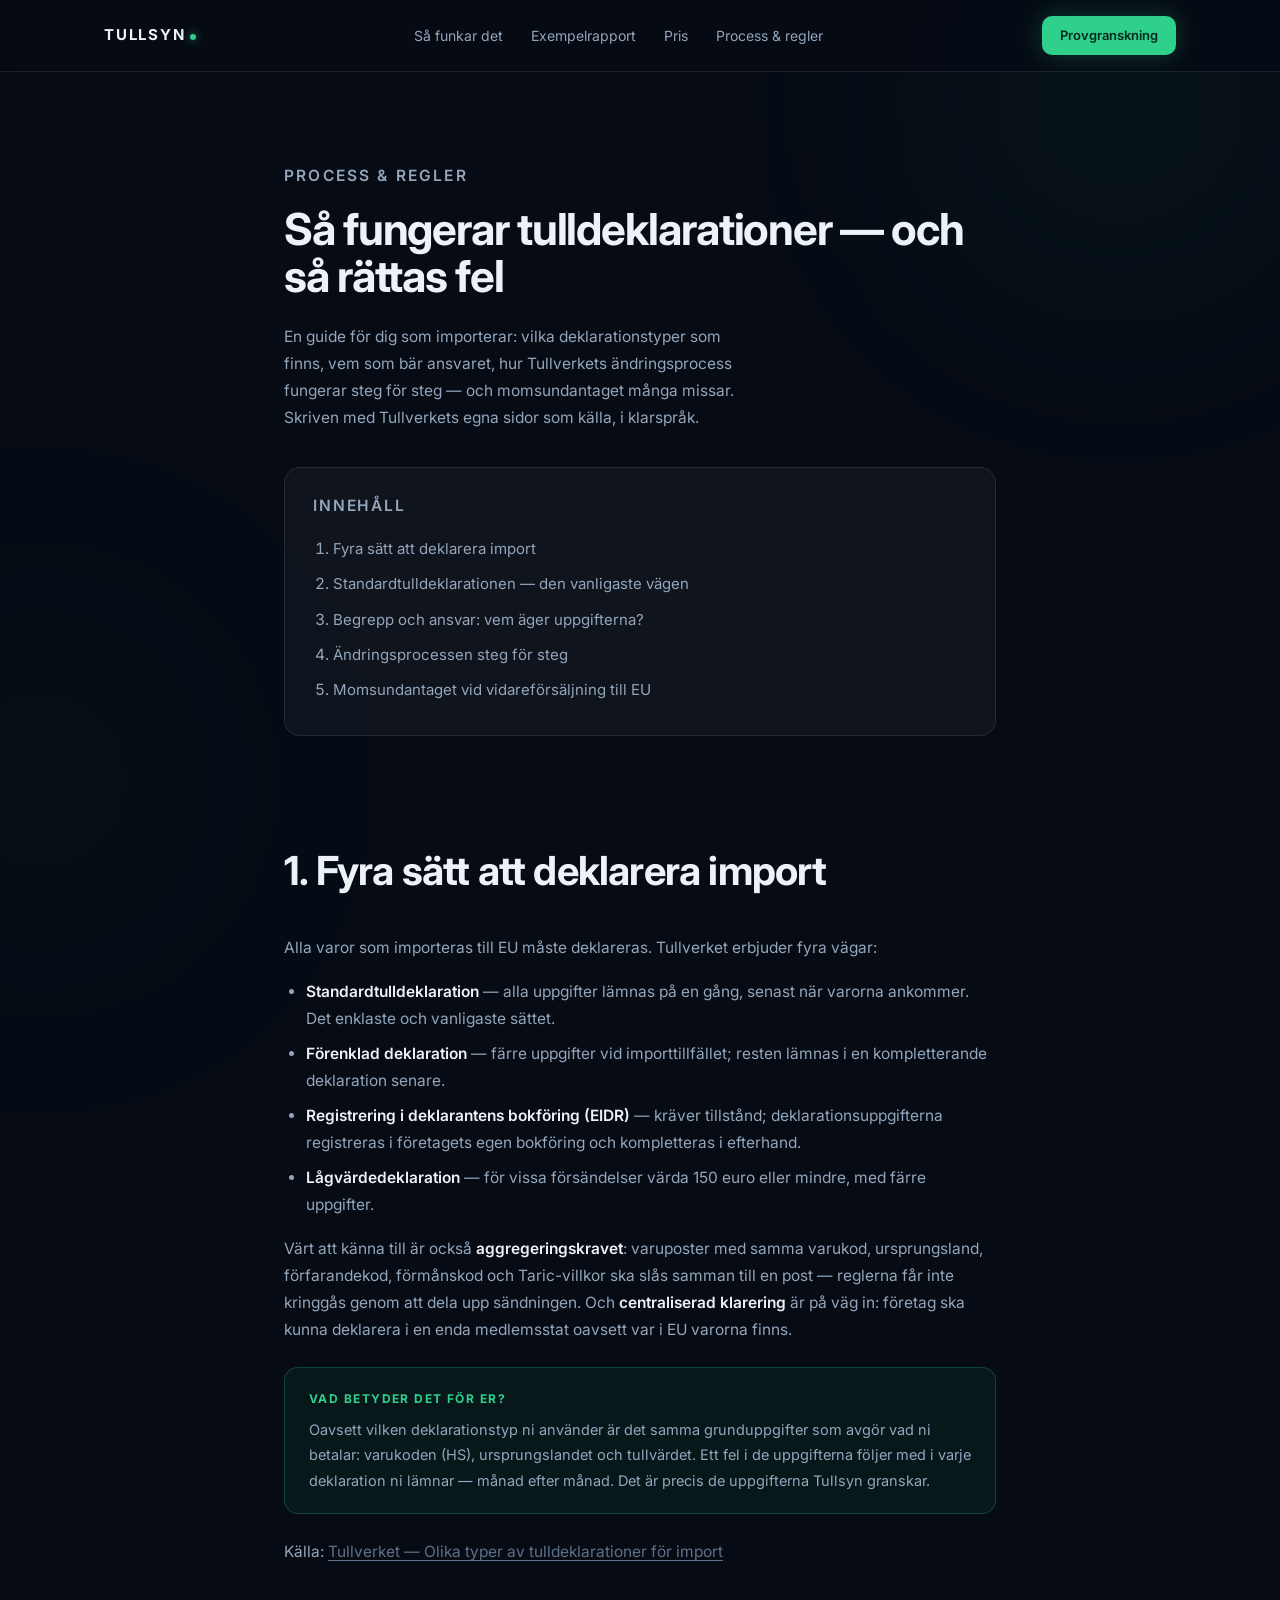
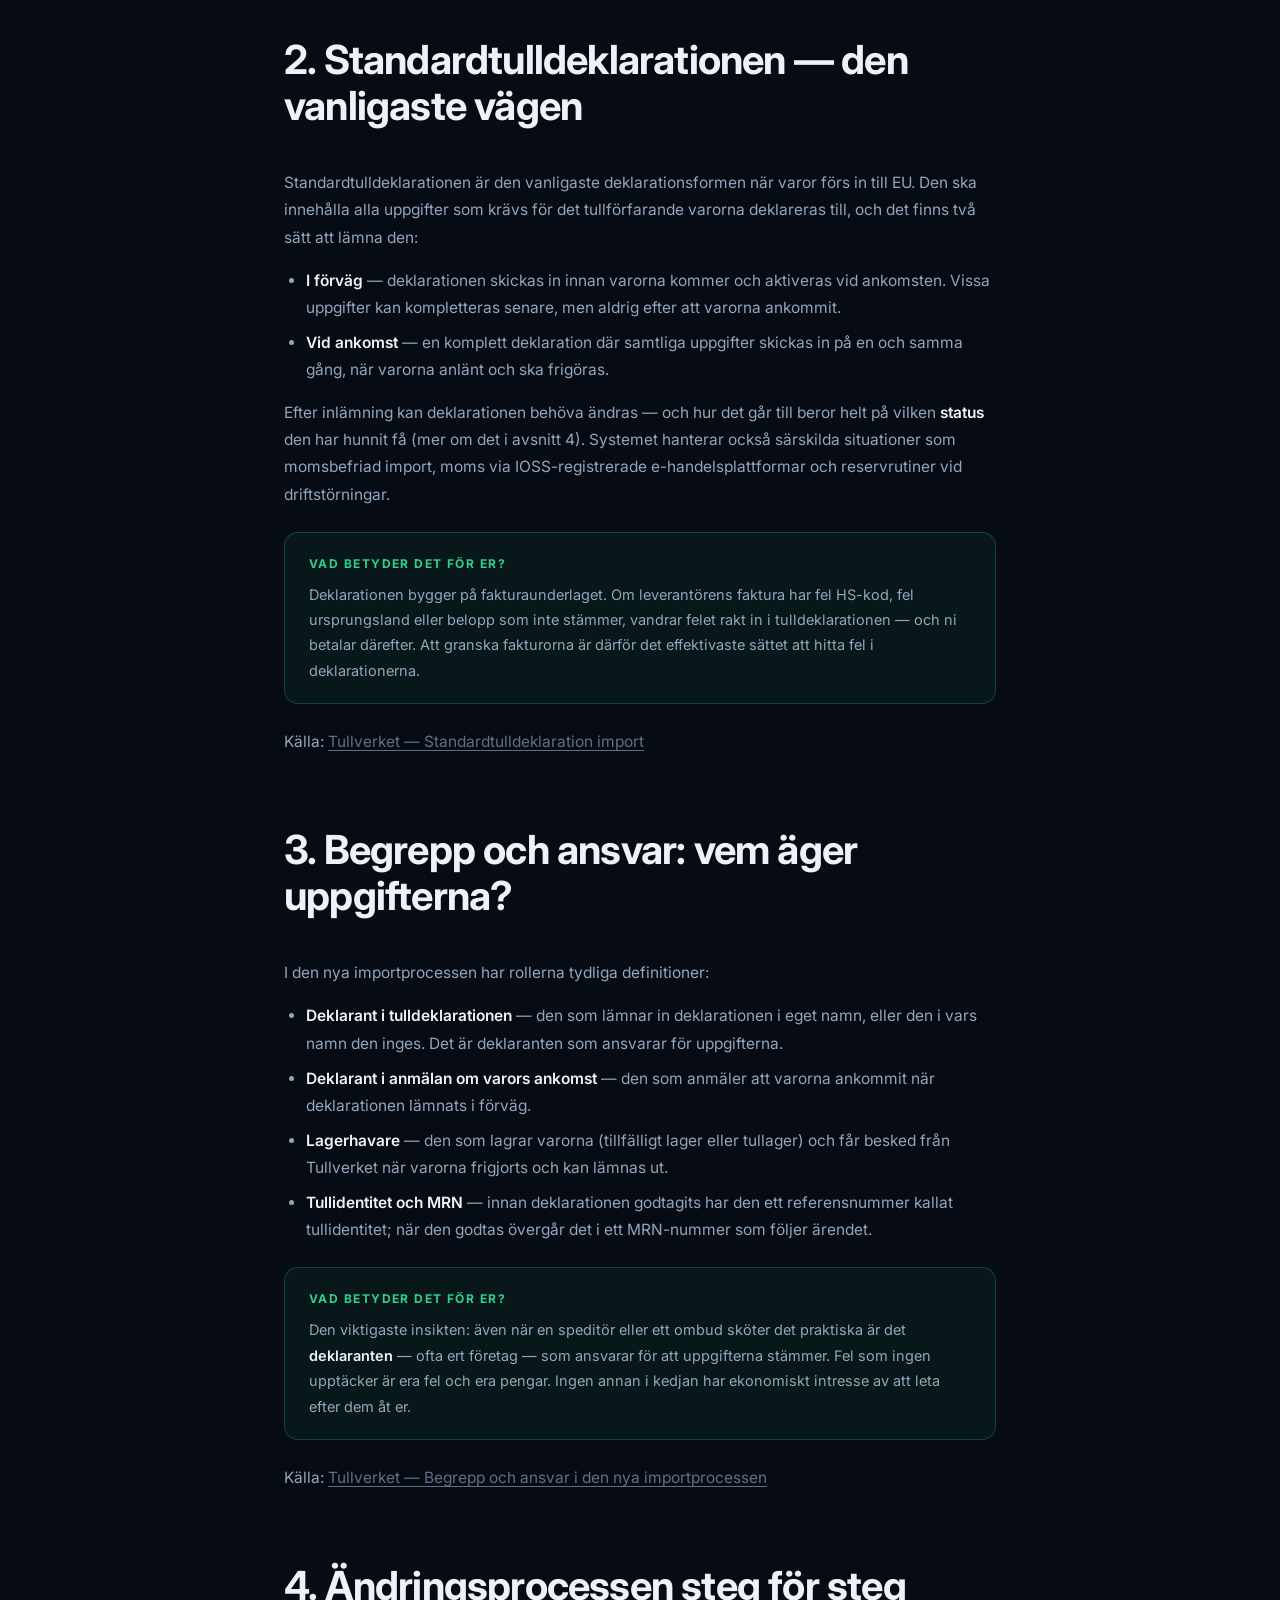
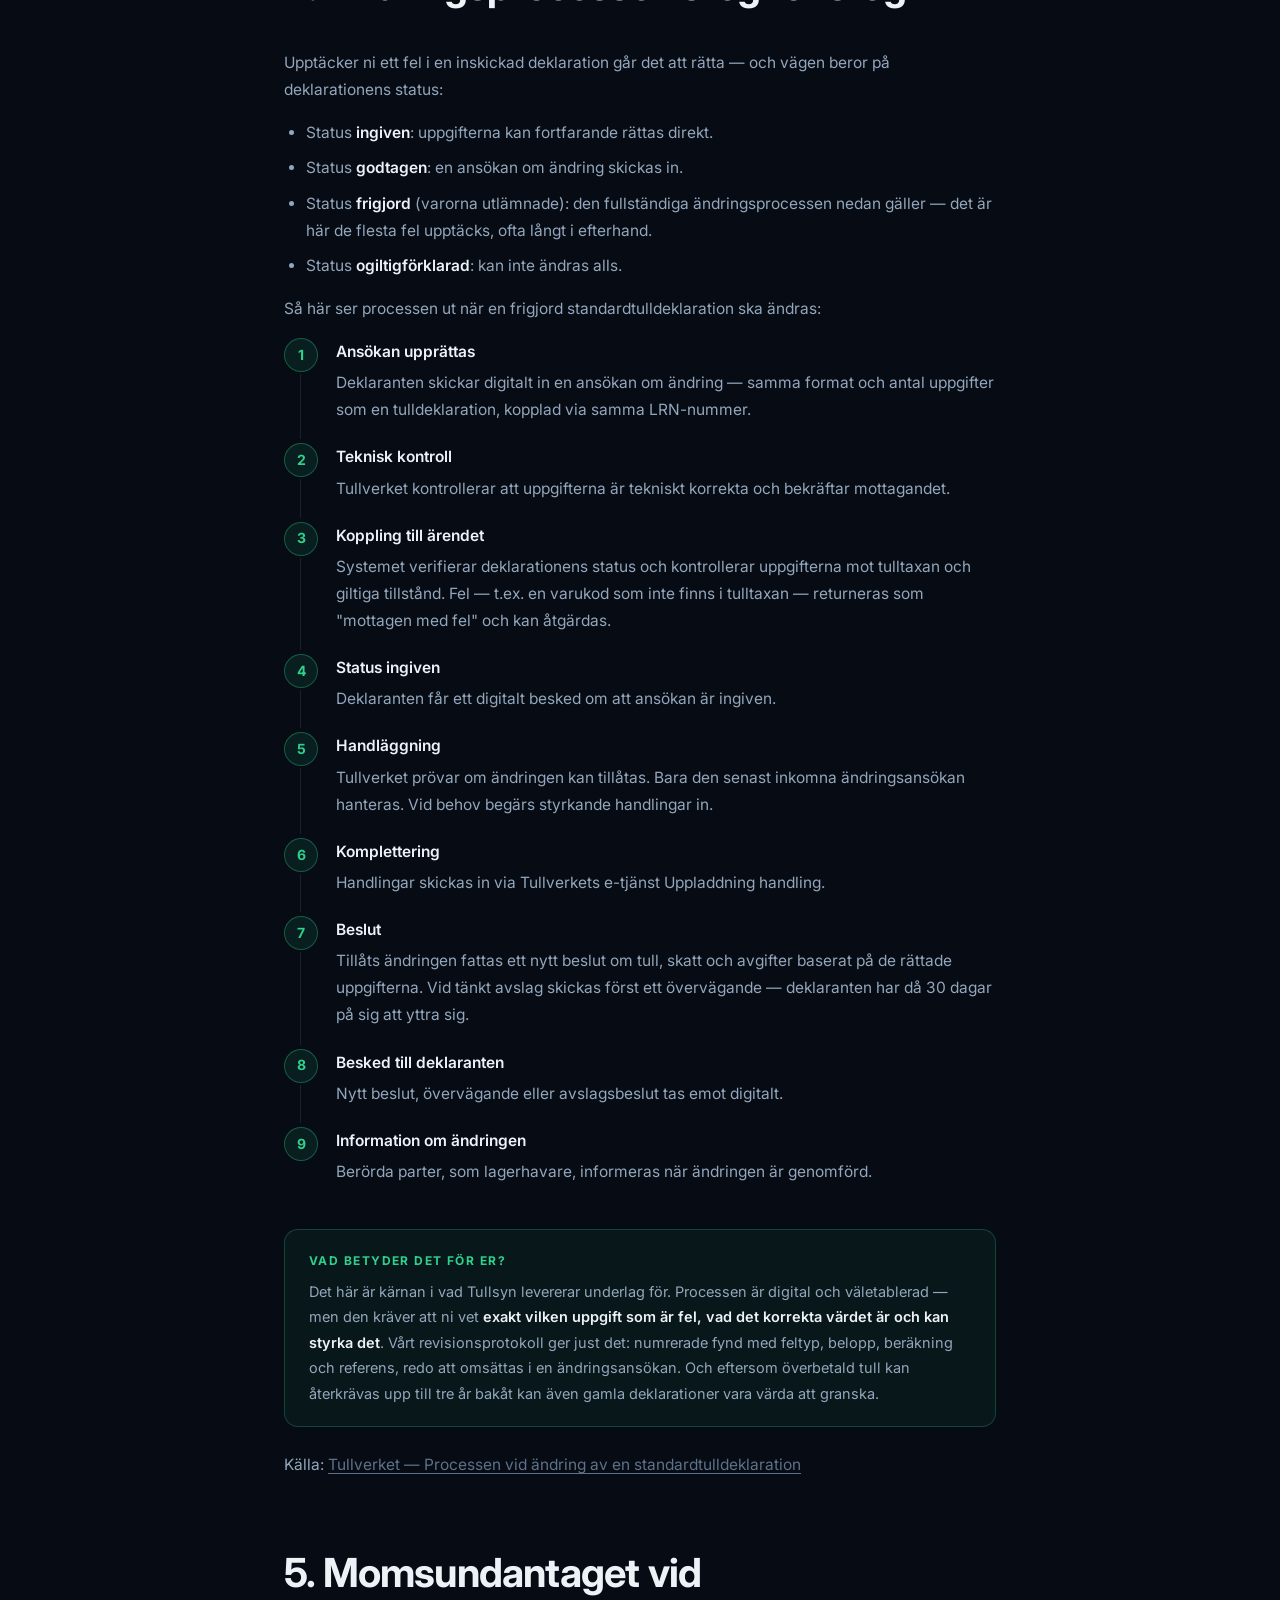
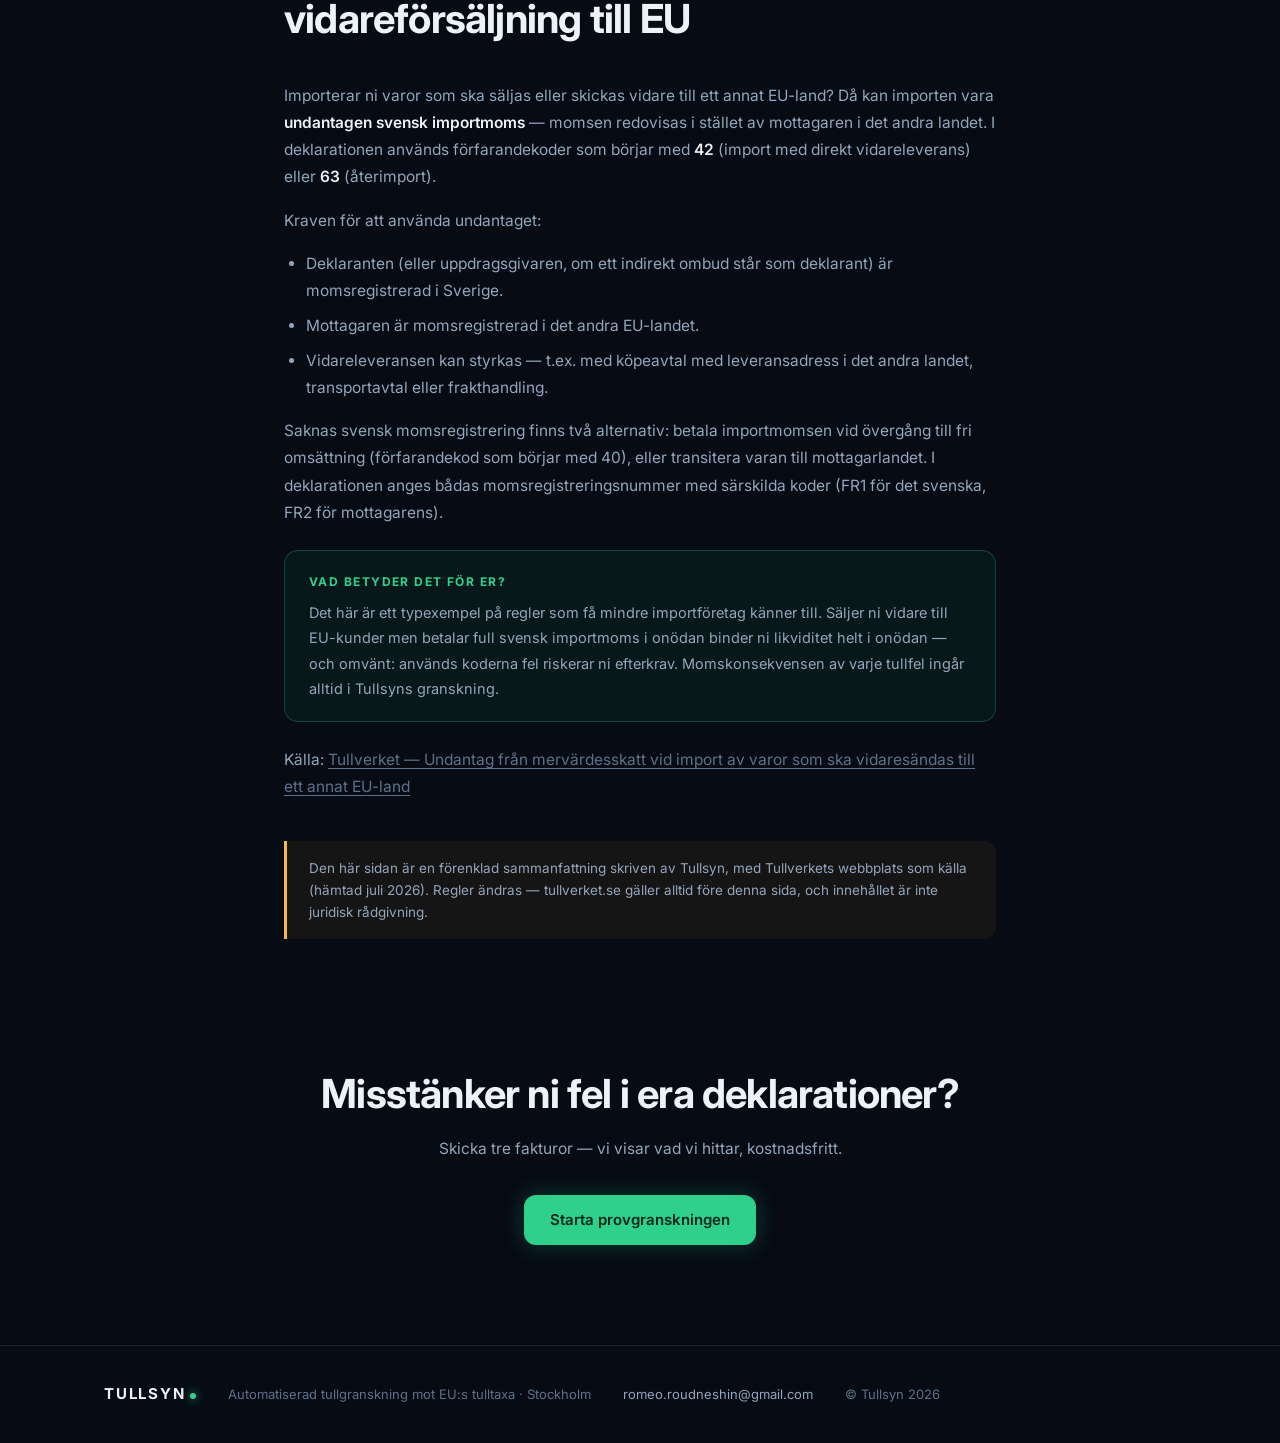
==== process.html @ 8e25d69a "Ny undersida: Process & regler (guide baserad på Tullverkets sidor) Fem avsnitt i klarspråk med egna" ====
<!DOCTYPE html>
<html lang="sv">
<head>
<meta charset="UTF-8">
<meta name="viewport" content="width=device-width, initial-scale=1.0">
<title>Process &amp; regler — så fungerar tulldeklarationer och ändringar | Tullsyn</title>
<meta name="description" content="Guide för importföretag: tulldeklarationstyper, standardtulldeklarationen, ansvar, Tullverkets ändringsprocess steg för steg och momsundantaget vid vidareförsäljning till EU. Skrivet av Tullsyn.">
<link rel="preconnect" href="https://fonts.googleapis.com">
<link rel="preconnect" href="https://fonts.gstatic.com" crossorigin>
<link href="https://fonts.googleapis.com/css2?family=Inter:wght@300;400;500;600;700&display=swap" rel="stylesheet">
<link rel="stylesheet" href="style.css">
<style>
.artikel { max-width: 760px; margin: 0 auto; }
.artikel-hero { padding: 90px 0 40px; }
.artikel h2 { margin-top: 72px; scroll-margin-top: 90px; }
.artikel h3 { font-size: 18px; font-weight: 600; margin: 32px 0 12px; }
.artikel p, .artikel li { font-size: 15.5px; color: var(--text-2); line-height: 1.75; }
.artikel p { margin-bottom: 16px; }
.artikel ul, .artikel ol { margin: 0 0 16px 22px; }
.artikel li { margin-bottom: 8px; }
.artikel strong { color: var(--text); font-weight: 600; }

.toc {
  background: var(--panel); border: 1px solid var(--border);
  border-radius: 16px; padding: 24px 28px; margin: 36px 0 0;
}
.toc-titel { font-size: 13px; font-weight: 600; letter-spacing: 0.12em; text-transform: uppercase; color: var(--text-3); margin-bottom: 14px; }
.toc ol { margin: 0 0 0 20px; }
.toc a { color: var(--text-2); text-decoration: none; font-size: 15px; transition: color 0.2s ease; }
.toc a:hover { color: var(--accent); }

.tullsyn-ruta {
  background: rgba(47, 208, 140, 0.06); border: 1px solid rgba(47, 208, 140, 0.25);
  border-radius: 14px; padding: 20px 24px; margin: 24px 0;
}
.tullsyn-ruta .ruta-titel {
  font-size: 12px; font-weight: 700; letter-spacing: 0.12em;
  text-transform: uppercase; color: var(--accent); margin-bottom: 8px;
}
.tullsyn-ruta p { margin: 0; font-size: 14.5px; }

.kalla { font-size: 13px; color: var(--text-3); margin: 8px 0 0; }
.kalla a { color: var(--text-3); text-decoration: underline; text-underline-offset: 3px; }
.kalla a:hover { color: var(--accent); }

.steg-lista { counter-reset: steg; list-style: none; margin-left: 0 !important; }
.steg-lista li {
  counter-increment: steg; position: relative;
  padding: 0 0 20px 52px; margin: 0;
}
.steg-lista li::before {
  content: counter(steg);
  position: absolute; left: 0; top: 0;
  width: 32px; height: 32px; border-radius: 50%;
  background: rgba(47, 208, 140, 0.1); border: 1px solid rgba(47, 208, 140, 0.35);
  color: var(--accent); font-weight: 700; font-size: 14px;
  display: flex; align-items: center; justify-content: center;
}
.steg-lista li::after {
  content: ""; position: absolute; left: 16px; top: 36px; bottom: 4px;
  width: 1px; background: var(--border);
}
.steg-lista li:last-child::after { display: none; }
.steg-lista strong { display: block; margin-bottom: 4px; }

.disclaimer {
  border-left: 3px solid var(--gul); background: rgba(245, 185, 63, 0.06);
  border-radius: 0 12px 12px 0; padding: 16px 22px; margin: 40px 0;
  font-size: 13.5px; color: var(--text-2);
}
</style>
</head>
<body>

<div class="glow glow-1" aria-hidden="true"></div>
<div class="glow glow-2" aria-hidden="true"></div>

<header class="site-header">
  <div class="container header-inner">
    <a href="index.html" class="wordmark">TULLSYN<span class="wordmark-dot"></span></a>
    <nav class="header-nav">
      <a href="index.html#sa-funkar-det">Så funkar det</a>
      <a href="index.html#exempel">Exempelrapport</a>
      <a href="index.html#pris">Pris</a>
      <a href="process.html">Process &amp; regler</a>
    </nav>
    <a href="mailto:romeo.roudneshin@gmail.com?subject=Provgranskning%20%E2%80%94%20Tullsyn&body=Hej!%0A%0AVi%20vill%20testa%20en%20kostnadsfri%20provgranskning.%0A%0AF%C3%B6retag:%20%0AKontaktperson:%20%0A" class="btn btn-accent btn-small">Provgranskning</a>
  </div>
</header>

<main>
<div class="container artikel">

<section class="artikel-hero">
  <p class="kicker reveal">Process &amp; regler</p>
  <h1 class="reveal" style="font-size: clamp(30px, 4.5vw, 44px);">Så fungerar tulldeklarationer — och så rättas fel</h1>
  <p class="lead reveal">En guide för dig som importerar: vilka deklarationstyper som finns, vem som bär ansvaret, hur Tullverkets ändringsprocess fungerar steg för steg — och momsundantaget många missar. Skriven med Tullverkets egna sidor som källa, i klarspråk.</p>

  <nav class="toc reveal" aria-label="Innehåll">
    <p class="toc-titel">Innehåll</p>
    <ol>
      <li><a href="#deklarationstyper">Fyra sätt att deklarera import</a></li>
      <li><a href="#standard">Standardtulldeklarationen — den vanligaste vägen</a></li>
      <li><a href="#ansvar">Begrepp och ansvar: vem äger uppgifterna?</a></li>
      <li><a href="#andring">Ändringsprocessen steg för steg</a></li>
      <li><a href="#moms">Momsundantaget vid vidareförsäljning till EU</a></li>
    </ol>
  </nav>
</section>

<h2 id="deklarationstyper" class="reveal">1. Fyra sätt att deklarera import</h2>
<p>Alla varor som importeras till EU måste deklareras. Tullverket erbjuder fyra vägar:</p>
<ul>
  <li><strong>Standardtulldeklaration</strong> — alla uppgifter lämnas på en gång, senast när varorna ankommer. Det enklaste och vanligaste sättet.</li>
  <li><strong>Förenklad deklaration</strong> — färre uppgifter vid importtillfället; resten lämnas i en kompletterande deklaration senare.</li>
  <li><strong>Registrering i deklarantens bokföring (EIDR)</strong> — kräver tillstånd; deklarationsuppgifterna registreras i företagets egen bokföring och kompletteras i efterhand.</li>
  <li><strong>Lågvärdedeklaration</strong> — för vissa försändelser värda 150 euro eller mindre, med färre uppgifter.</li>
</ul>
<p>Värt att känna till är också <strong>aggregeringskravet</strong>: varuposter med samma varukod, ursprungsland, förfarandekod, förmånskod och Taric-villkor ska slås samman till en post — reglerna får inte kringgås genom att dela upp sändningen. Och <strong>centraliserad klarering</strong> är på väg in: företag ska kunna deklarera i en enda medlemsstat oavsett var i EU varorna finns.</p>

<div class="tullsyn-ruta reveal">
  <p class="ruta-titel">Vad betyder det för er?</p>
  <p>Oavsett vilken deklarationstyp ni använder är det samma grunduppgifter som avgör vad ni betalar: varukoden (HS), ursprungslandet och tullvärdet. Ett fel i de uppgifterna följer med i varje deklaration ni lämnar — månad efter månad. Det är precis de uppgifterna Tullsyn granskar.</p>
</div>
<p class="kalla">Källa: <a href="https://www.tullverket.se/foretag/internationellhandel/importeravaror/deklareravarorvidimport/olikatyperavtulldeklarationerforimport.4.153f8c8c16ffad23c22bff.html" target="_blank" rel="noopener">Tullverket — Olika typer av tulldeklarationer för import</a></p>

<h2 id="standard" class="reveal">2. Standardtulldeklarationen — den vanligaste vägen</h2>
<p>Standardtulldeklarationen är den vanligaste deklarationsformen när varor förs in till EU. Den ska innehålla alla uppgifter som krävs för det tullförfarande varorna deklareras till, och det finns två sätt att lämna den:</p>
<ul>
  <li><strong>I förväg</strong> — deklarationen skickas in innan varorna kommer och aktiveras vid ankomsten. Vissa uppgifter kan kompletteras senare, men aldrig efter att varorna ankommit.</li>
  <li><strong>Vid ankomst</strong> — en komplett deklaration där samtliga uppgifter skickas in på en och samma gång, när varorna anlänt och ska frigöras.</li>
</ul>
<p>Efter inlämning kan deklarationen behöva ändras — och hur det går till beror helt på vilken <strong>status</strong> den har hunnit få (mer om det i avsnitt 4). Systemet hanterar också särskilda situationer som momsbefriad import, moms via IOSS-registrerade e-handelsplattformar och reservrutiner vid driftstörningar.</p>

<div class="tullsyn-ruta reveal">
  <p class="ruta-titel">Vad betyder det för er?</p>
  <p>Deklarationen bygger på fakturaunderlaget. Om leverantörens faktura har fel HS-kod, fel ursprungsland eller belopp som inte stämmer, vandrar felet rakt in i tulldeklarationen — och ni betalar därefter. Att granska fakturorna är därför det effektivaste sättet att hitta fel i deklarationerna.</p>
</div>
<p class="kalla">Källa: <a href="https://www.tullverket.se/foretag/internationellhandel/importeravaror/deklareravarorvidimport/olikatyperavtulldeklarationerforimport/standardtulldeklarationimport.4.a62602917de14e43271e0d.html" target="_blank" rel="noopener">Tullverket — Standardtulldeklaration import</a></p>

<h2 id="ansvar" class="reveal">3. Begrepp och ansvar: vem äger uppgifterna?</h2>
<p>I den nya importprocessen har rollerna tydliga definitioner:</p>
<ul>
  <li><strong>Deklarant i tulldeklarationen</strong> — den som lämnar in deklarationen i eget namn, eller den i vars namn den inges. Det är deklaranten som ansvarar för uppgifterna.</li>
  <li><strong>Deklarant i anmälan om varors ankomst</strong> — den som anmäler att varorna ankommit när deklarationen lämnats i förväg.</li>
  <li><strong>Lagerhavare</strong> — den som lagrar varorna (tillfälligt lager eller tullager) och får besked från Tullverket när varorna frigjorts och kan lämnas ut.</li>
  <li><strong>Tullidentitet och MRN</strong> — innan deklarationen godtagits har den ett referensnummer kallat tullidentitet; när den godtas övergår det i ett MRN-nummer som följer ärendet.</li>
</ul>

<div class="tullsyn-ruta reveal">
  <p class="ruta-titel">Vad betyder det för er?</p>
  <p>Den viktigaste insikten: även när en speditör eller ett ombud sköter det praktiska är det <strong>deklaranten</strong> — ofta ert företag — som ansvarar för att uppgifterna stämmer. Fel som ingen upptäcker är era fel och era pengar. Ingen annan i kedjan har ekonomiskt intresse av att leta efter dem åt er.</p>
</div>
<p class="kalla">Källa: <a href="https://www.tullverket.se/foretag/internationellhandel/importeravaror/deklareravarorvidimport/olikatyperavtulldeklarationerforimport/standardtulldeklarationimport/begreppochansvaridennyaimportprocessen.4.422c8052175b1d82769203b.html" target="_blank" rel="noopener">Tullverket — Begrepp och ansvar i den nya importprocessen</a></p>

<h2 id="andring" class="reveal">4. Ändringsprocessen steg för steg</h2>
<p>Upptäcker ni ett fel i en inskickad deklaration går det att rätta — och vägen beror på deklarationens status:</p>
<ul>
  <li>Status <strong>ingiven</strong>: uppgifterna kan fortfarande rättas direkt.</li>
  <li>Status <strong>godtagen</strong>: en ansökan om ändring skickas in.</li>
  <li>Status <strong>frigjord</strong> (varorna utlämnade): den fullständiga ändringsprocessen nedan gäller — det är här de flesta fel upptäcks, ofta långt i efterhand.</li>
  <li>Status <strong>ogiltigförklarad</strong>: kan inte ändras alls.</li>
</ul>
<p>Så här ser processen ut när en frigjord standardtulldeklaration ska ändras:</p>

<ol class="steg-lista reveal">
  <li><strong>Ansökan upprättas</strong>Deklaranten skickar digitalt in en ansökan om ändring — samma format och antal uppgifter som en tulldeklaration, kopplad via samma LRN-nummer.</li>
  <li><strong>Teknisk kontroll</strong>Tullverket kontrollerar att uppgifterna är tekniskt korrekta och bekräftar mottagandet.</li>
  <li><strong>Koppling till ärendet</strong>Systemet verifierar deklarationens status och kontrollerar uppgifterna mot tulltaxan och giltiga tillstånd. Fel — t.ex. en varukod som inte finns i tulltaxan — returneras som "mottagen med fel" och kan åtgärdas.</li>
  <li><strong>Status ingiven</strong>Deklaranten får ett digitalt besked om att ansökan är ingiven.</li>
  <li><strong>Handläggning</strong>Tullverket prövar om ändringen kan tillåtas. Bara den senast inkomna ändringsansökan hanteras. Vid behov begärs styrkande handlingar in.</li>
  <li><strong>Komplettering</strong>Handlingar skickas in via Tullverkets e-tjänst Uppladdning handling.</li>
  <li><strong>Beslut</strong>Tillåts ändringen fattas ett nytt beslut om tull, skatt och avgifter baserat på de rättade uppgifterna. Vid tänkt avslag skickas först ett övervägande — deklaranten har då 30 dagar på sig att yttra sig.</li>
  <li><strong>Besked till deklaranten</strong>Nytt beslut, övervägande eller avslagsbeslut tas emot digitalt.</li>
  <li><strong>Information om ändringen</strong>Berörda parter, som lagerhavare, informeras när ändringen är genomförd.</li>
</ol>

<div class="tullsyn-ruta reveal">
  <p class="ruta-titel">Vad betyder det för er?</p>
  <p>Det här är kärnan i vad Tullsyn levererar underlag för. Processen är digital och väletablerad — men den kräver att ni vet <strong>exakt vilken uppgift som är fel, vad det korrekta värdet är och kan styrka det</strong>. Vårt revisionsprotokoll ger just det: numrerade fynd med feltyp, belopp, beräkning och referens, redo att omsättas i en ändringsansökan. Och eftersom överbetald tull kan återkrävas upp till tre år bakåt kan även gamla deklarationer vara värda att granska.</p>
</div>
<p class="kalla">Källa: <a href="https://www.tullverket.se/foretag/internationellhandel/importeravaror/deklareravarorvidimport/olikatyperavtulldeklarationerforimport/standardtulldeklarationimport/processenvidandringavenstandardtulldeklaration.4.1595e959179a7cfd5c79d.html" target="_blank" rel="noopener">Tullverket — Processen vid ändring av en standardtulldeklaration</a></p>

<h2 id="moms" class="reveal">5. Momsundantaget vid vidareförsäljning till EU</h2>
<p>Importerar ni varor som ska säljas eller skickas vidare till ett annat EU-land? Då kan importen vara <strong>undantagen svensk importmoms</strong> — momsen redovisas i stället av mottagaren i det andra landet. I deklarationen används förfarandekoder som börjar med <strong>42</strong> (import med direkt vidareleverans) eller <strong>63</strong> (återimport).</p>
<p>Kraven för att använda undantaget:</p>
<ul>
  <li>Deklaranten (eller uppdragsgivaren, om ett indirekt ombud står som deklarant) är momsregistrerad i Sverige.</li>
  <li>Mottagaren är momsregistrerad i det andra EU-landet.</li>
  <li>Vidareleveransen kan styrkas — t.ex. med köpeavtal med leveransadress i det andra landet, transportavtal eller frakthandling.</li>
</ul>
<p>Saknas svensk momsregistrering finns två alternativ: betala importmomsen vid övergång till fri omsättning (förfarandekod som börjar med 40), eller transitera varan till mottagarlandet. I deklarationen anges bådas momsregistreringsnummer med särskilda koder (FR1 för det svenska, FR2 för mottagarens).</p>

<div class="tullsyn-ruta reveal">
  <p class="ruta-titel">Vad betyder det för er?</p>
  <p>Det här är ett typexempel på regler som få mindre importföretag känner till. Säljer ni vidare till EU-kunder men betalar full svensk importmoms i onödan binder ni likviditet helt i onödan — och omvänt: används koderna fel riskerar ni efterkrav. Momskonsekvensen av varje tullfel ingår alltid i Tullsyns granskning.</p>
</div>
<p class="kalla">Källa: <a href="https://www.tullverket.se/foretag/internationellhandel/importeravaror/omtullarochavgifter/importmoms/undantagfranmervardesskattvidimportavvarorsomskavidaresandastillettannateuland.4.1595e959179a7cfd5c711e0.html" target="_blank" rel="noopener">Tullverket — Undantag från mervärdesskatt vid import av varor som ska vidaresändas till ett annat EU-land</a></p>

<div class="disclaimer reveal">
  Den här sidan är en förenklad sammanfattning skriven av Tullsyn, med Tullverkets webbplats som källa (hämtad juli 2026). Regler ändras — tullverket.se gäller alltid före denna sida, och innehållet är inte juridisk rådgivning.
</div>

<section class="center" style="padding: 20px 0 100px;">
  <h2 class="reveal" style="margin-bottom: 0;">Misstänker ni fel i era deklarationer?</h2>
  <p class="section-lead reveal">Skicka tre fakturor — vi visar vad vi hittar, kostnadsfritt.</p>
  <a href="mailto:romeo.roudneshin@gmail.com?subject=Provgranskning%20%E2%80%94%20Tullsyn&body=Hej!%0A%0AVi%20vill%20testa%20en%20kostnadsfri%20provgranskning.%0A%0AF%C3%B6retag:%20%0AKontaktperson:%20%0A" class="btn btn-accent reveal">Starta provgranskningen</a>
</section>

</div>
</main>

<footer class="site-footer">
  <div class="container footer-inner">
    <span class="wordmark">TULLSYN<span class="wordmark-dot"></span></span>
    <span>Automatiserad tullgranskning mot EU:s tulltaxa · Stockholm</span>
    <a href="mailto:romeo.roudneshin@gmail.com">romeo.roudneshin@gmail.com</a>
    <span>© Tullsyn 2026</span>
  </div>
</footer>

<script src="script.js"></script>
</body>
</html>
---- style.css ----
/* Tullsyn — mörk premium-design
   Designsystem: Modern Dark (djup marinbas, aldrig ren svart), glaspaneler,
   Tullsyn-grön accent med glöd, Inter, lugna cinematiska animationer.
   Spec: ui-ux-pro-max --design-system "customs audit fintech B2B dark premium trust" */

:root {
  --bg: #060B14;
  --bg-2: #0A1220;
  --panel: rgba(255, 255, 255, 0.04);
  --panel-hover: rgba(255, 255, 255, 0.07);
  --border: rgba(255, 255, 255, 0.09);
  --border-strong: rgba(255, 255, 255, 0.16);
  --text: #EDF2F7;
  --text-2: #93A6BB;
  --text-3: #5E7189;
  --accent: #2FD08C;
  --accent-dark: #0F6E56;
  --on-accent: #04281B;
  --gron: #2FD08C;
  --gul: #F5B93F;
  --rod: #F0655A;
}

* { margin: 0; padding: 0; box-sizing: border-box; }

html { scroll-behavior: smooth; }

body {
  font-family: "Inter", -apple-system, "Segoe UI", sans-serif;
  background: var(--bg);
  color: var(--text);
  line-height: 1.65;
  -webkit-font-smoothing: antialiased;
  overflow-x: hidden;
}

.container { max-width: 1120px; margin: 0 auto; padding: 0 24px; position: relative; }
.container.narrow { max-width: 760px; }
.center { text-align: center; }

/* --- Ambient glöd (långsamt drivande, bakom allt) --- */
.glow {
  position: absolute; border-radius: 50%; filter: blur(120px);
  pointer-events: none; z-index: 0; opacity: 0.5;
}
.glow-1 {
  width: 560px; height: 560px; top: -180px; right: -120px;
  background: radial-gradient(circle, rgba(47, 208, 140, 0.16), transparent 70%);
  animation: driva 26s ease-in-out infinite alternate;
}
.glow-2 {
  width: 480px; height: 480px; top: 60vh; left: -200px;
  background: radial-gradient(circle, rgba(15, 110, 86, 0.18), transparent 70%);
  animation: driva 32s ease-in-out infinite alternate-reverse;
}
@keyframes driva {
  from { transform: translate(0, 0); }
  to { transform: translate(60px, 40px); }
}

/* --- Header (glas) --- */
.site-header {
  position: sticky; top: 0; z-index: 20;
  background: rgba(6, 11, 20, 0.72);
  backdrop-filter: blur(14px);
  -webkit-backdrop-filter: blur(14px);
  border-bottom: 1px solid var(--border);
}
.header-inner {
  display: flex; align-items: center; justify-content: space-between;
  padding-top: 16px; padding-bottom: 16px;
}
.wordmark {
  font-weight: 700; letter-spacing: 0.12em; font-size: 15px;
  color: var(--text); text-decoration: none; display: inline-flex; align-items: baseline;
}
.wordmark-dot {
  width: 6px; height: 6px; border-radius: 50%; background: var(--accent);
  margin-left: 4px; box-shadow: 0 0 10px rgba(47, 208, 140, 0.8);
}
.header-nav { display: flex; gap: 28px; }
.header-nav a {
  font-size: 14px; color: var(--text-2); text-decoration: none;
  transition: color 0.25s ease;
}
.header-nav a:hover { color: var(--text); }

/* --- Knappar --- */
.btn {
  display: inline-flex; align-items: center; gap: 8px;
  text-decoration: none; font-weight: 600; font-size: 15px;
  padding: 13px 26px; border-radius: 12px; cursor: pointer;
  transition: transform 0.25s cubic-bezier(0.16, 1, 0.3, 1), box-shadow 0.25s ease, background 0.25s ease;
}
.btn:hover { transform: translateY(-2px); }
.btn:active { transform: translateY(0) scale(0.98); }
.btn-accent {
  background: var(--accent); color: var(--on-accent);
  box-shadow: 0 0 24px rgba(47, 208, 140, 0.25);
}
.btn-accent:hover { box-shadow: 0 0 36px rgba(47, 208, 140, 0.4); }
.btn-ghost {
  background: var(--panel); color: var(--text);
  border: 1px solid var(--border-strong);
}
.btn-ghost:hover { background: var(--panel-hover); }
.btn-ghost svg { width: 18px; height: 18px; color: var(--accent); }
.btn-small { font-size: 13px; padding: 9px 18px; border-radius: 10px; }

/* --- Hero --- */
.hero { position: relative; padding: 110px 0 90px; overflow: hidden; }
#natverk {
  position: absolute; inset: 0; width: 100%; height: 100%;
  z-index: 0; opacity: 0.55;
}
.hero-grid {
  display: grid; grid-template-columns: 1.15fr 1fr;
  gap: 56px; align-items: center; z-index: 1;
}
.badge {
  display: inline-block; font-size: 13px; font-weight: 500;
  color: var(--accent); background: rgba(47, 208, 140, 0.09);
  border: 1px solid rgba(47, 208, 140, 0.25);
  padding: 7px 16px; border-radius: 20px; margin-bottom: 24px;
}
h1 {
  font-size: clamp(38px, 5.5vw, 58px); font-weight: 700;
  line-height: 1.08; letter-spacing: -0.025em;
}
.accent-text { color: var(--accent); }
.lead {
  font-size: 17px; color: var(--text-2); margin-top: 22px; max-width: 46ch;
}
.hero-cta { display: flex; align-items: center; gap: 18px; margin-top: 32px; flex-wrap: wrap; }
.cta-note { font-size: 13px; color: var(--text-3); }

/* --- Demo-kortet (glas) --- */
.demo-card {
  background: rgba(255, 255, 255, 0.035);
  border: 1px solid var(--border);
  border-radius: 18px; padding: 24px 26px;
  backdrop-filter: blur(10px);
  -webkit-backdrop-filter: blur(10px);
  box-shadow: 0 24px 60px rgba(0, 0, 0, 0.45);
}
.demo-header { display: flex; justify-content: space-between; align-items: baseline; margin-bottom: 16px; }
.demo-title { font-size: 13px; font-weight: 600; }
.demo-status { font-size: 12px; color: var(--text-3); }
.demo-row {
  display: flex; align-items: center; gap: 11px; padding: 8px 0;
  opacity: 0; transform: translateY(7px);
  transition: opacity 0.5s cubic-bezier(0.16, 1, 0.3, 1), transform 0.5s cubic-bezier(0.16, 1, 0.3, 1);
}
.demo-row.visible { opacity: 1; transform: translateY(0); }
.demo-dot {
  width: 9px; height: 9px; border-radius: 50%; background: var(--border-strong);
  flex: none; transition: background 0.35s ease, box-shadow 0.35s ease;
}
.demo-name { font-size: 13px; flex: 1; color: var(--text); }
.demo-verdict { font-size: 12px; color: var(--text-3); }
.demo-footer {
  border-top: 1px solid var(--border); margin-top: 16px; padding-top: 16px;
  display: flex; justify-content: space-between; align-items: baseline;
}
.demo-label { font-size: 13px; color: var(--text-2); }
.demo-sum {
  font-size: 24px; font-weight: 700; color: var(--accent);
  font-variant-numeric: tabular-nums;
}

/* --- Sektioner --- */
.section { position: relative; padding: 96px 0; z-index: 1; }
.kicker {
  font-size: 13px; font-weight: 600; letter-spacing: 0.14em;
  text-transform: uppercase; color: var(--accent); margin-bottom: 14px;
}
h2 {
  font-size: clamp(28px, 4vw, 40px); font-weight: 700;
  letter-spacing: -0.02em; line-height: 1.15; margin-bottom: 40px;
}
.section-lead { font-size: 16px; color: var(--text-2); max-width: 56ch; margin-bottom: 28px; }
.center .section-lead { margin: 18px auto 32px; }
.center h2 { margin-bottom: 0; }

/* --- Kort --- */
.card-grid {
  display: grid; grid-template-columns: repeat(auto-fit, minmax(260px, 1fr));
  gap: 20px;
}
.card {
  background: var(--panel); border: 1px solid var(--border);
  border-radius: 16px; padding: 30px 28px; position: relative;
  transition: transform 0.3s cubic-bezier(0.16, 1, 0.3, 1), border-color 0.3s ease, background 0.3s ease;
}
.card:hover {
  transform: translateY(-4px);
  border-color: rgba(47, 208, 140, 0.3);
  background: var(--panel-hover);
}
.card-icon { width: 28px; height: 28px; color: var(--accent); }
.card h3 { font-size: 17px; font-weight: 600; margin: 18px 0 10px; }
.card p { font-size: 14px; color: var(--text-2); }
.step-number {
  position: absolute; top: 26px; right: 28px;
  font-size: 13px; font-weight: 700; color: var(--text-3); letter-spacing: 0.1em;
}

/* --- Siffror --- */
.stat-grid {
  display: grid; grid-template-columns: repeat(auto-fit, minmax(220px, 1fr));
  gap: 20px;
}
.stat {
  text-align: center; padding: 34px 18px;
  background: var(--panel); border: 1px solid var(--border); border-radius: 16px;
}
.stat-value {
  display: block; font-size: 42px; font-weight: 700;
  color: var(--accent); letter-spacing: -0.02em;
  font-variant-numeric: tabular-nums;
  text-shadow: 0 0 30px rgba(47, 208, 140, 0.35);
}
.stat-label { display: block; font-size: 13px; color: var(--text-2); margin-top: 10px; }

/* --- Exempelrapport --- */
.exempel-grid {
  display: grid; grid-template-columns: 1.1fr 1fr;
  gap: 56px; align-items: center;
}
.exempel-knappar { display: flex; gap: 14px; flex-wrap: wrap; }
.fynd-kort {
  background: var(--panel); border: 1px solid var(--border);
  border-radius: 18px; padding: 26px 28px;
  box-shadow: 0 24px 60px rgba(0, 0, 0, 0.4);
}
.fynd-rad {
  display: flex; justify-content: space-between; align-items: center;
  padding: 13px 0; border-bottom: 1px solid var(--border); gap: 12px;
}
.fynd-rad:last-of-type { border-bottom: none; }
.fynd-tagg {
  font-size: 11px; font-weight: 700; letter-spacing: 0.08em;
  padding: 5px 10px; border-radius: 6px;
}
.tagg-rod { color: var(--rod); background: rgba(240, 101, 90, 0.12); }
.tagg-gul { color: var(--gul); background: rgba(245, 185, 63, 0.12); }
.fynd-belopp { font-size: 14px; font-weight: 600; font-variant-numeric: tabular-nums; }
.fynd-fot { font-size: 12px; color: var(--text-3); margin-top: 16px; }

/* --- Pris --- */
.section-pris {
  background: linear-gradient(180deg, transparent, rgba(47, 208, 140, 0.05) 50%, transparent);
}
.pris-rubrik { font-size: clamp(32px, 5vw, 50px); }

/* --- FAQ --- */
.faq {
  background: var(--panel); border: 1px solid var(--border);
  border-radius: 14px; padding: 0 24px; margin-bottom: 12px;
  transition: border-color 0.25s ease;
}
.faq[open] { border-color: rgba(47, 208, 140, 0.3); }
.faq summary {
  font-size: 15px; font-weight: 500; padding: 20px 0;
  cursor: pointer; list-style: none; position: relative; padding-right: 32px;
}
.faq summary::after {
  content: "+"; position: absolute; right: 2px; top: 50%;
  transform: translateY(-50%); color: var(--accent);
  font-size: 22px; font-weight: 400; transition: transform 0.25s ease;
}
.faq[open] summary::after { transform: translateY(-50%) rotate(45deg); }
.faq summary::-webkit-details-marker { display: none; }
.faq p { font-size: 14px; color: var(--text-2); padding-bottom: 20px; }

/* --- Om oss --- */
.om-grid {
  display: grid; grid-template-columns: 1.2fr 1fr;
  gap: 56px; align-items: center;
}
.om-fakta {
  background: var(--panel); border: 1px solid var(--border);
  border-radius: 18px; padding: 28px 30px;
  display: flex; flex-direction: column; gap: 20px;
}
.om-rad { display: flex; align-items: center; gap: 14px; font-size: 15px; }
.om-rad svg { width: 22px; height: 22px; color: var(--accent); flex: none; }

/* --- Slut-CTA --- */
.slut-cta { padding-bottom: 120px; }

/* --- Footer --- */
.site-footer { border-top: 1px solid var(--border); padding: 36px 0; position: relative; z-index: 1; }
.footer-inner {
  display: flex; flex-wrap: wrap; gap: 10px 32px; align-items: center;
  font-size: 13px; color: var(--text-3);
}
.site-footer a { color: var(--text-2); text-decoration: none; }
.site-footer a:hover { color: var(--text); }

/* --- Scroll-intoning --- */
.reveal {
  opacity: 0; transform: translateY(18px);
  transition: opacity 0.65s cubic-bezier(0.16, 1, 0.3, 1), transform 0.65s cubic-bezier(0.16, 1, 0.3, 1);
}
.reveal.visible { opacity: 1; transform: translateY(0); }

@media (prefers-reduced-motion: reduce) {
  .reveal, .demo-row { opacity: 1; transform: none; transition: none; }
  .glow-1, .glow-2 { animation: none; }
  html { scroll-behavior: auto; }
}

/* --- Mobil --- */
@media (max-width: 780px) {
  .hero { padding: 56px 0 48px; }
  .hero-grid, .exempel-grid, .om-grid { grid-template-columns: 1fr; gap: 36px; }
  .header-nav { display: none; }
  .section { padding: 64px 0; }
}
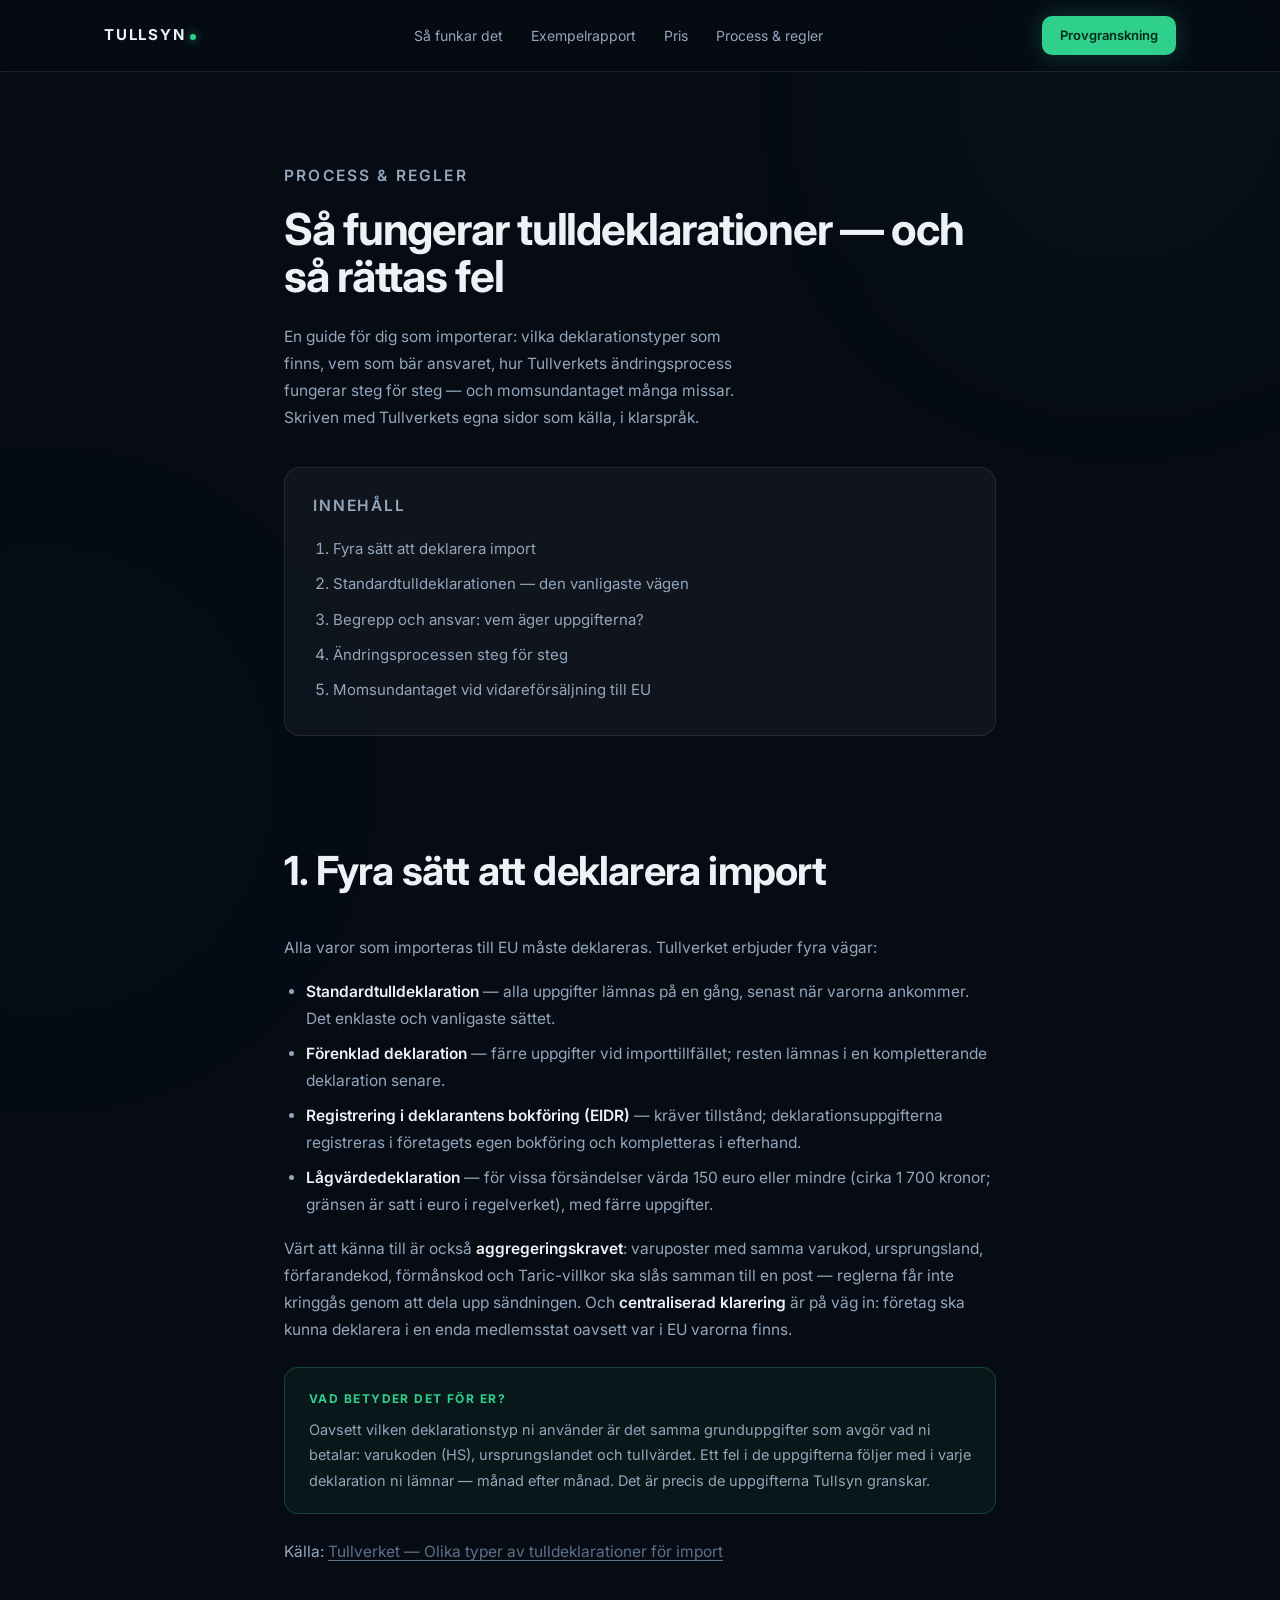
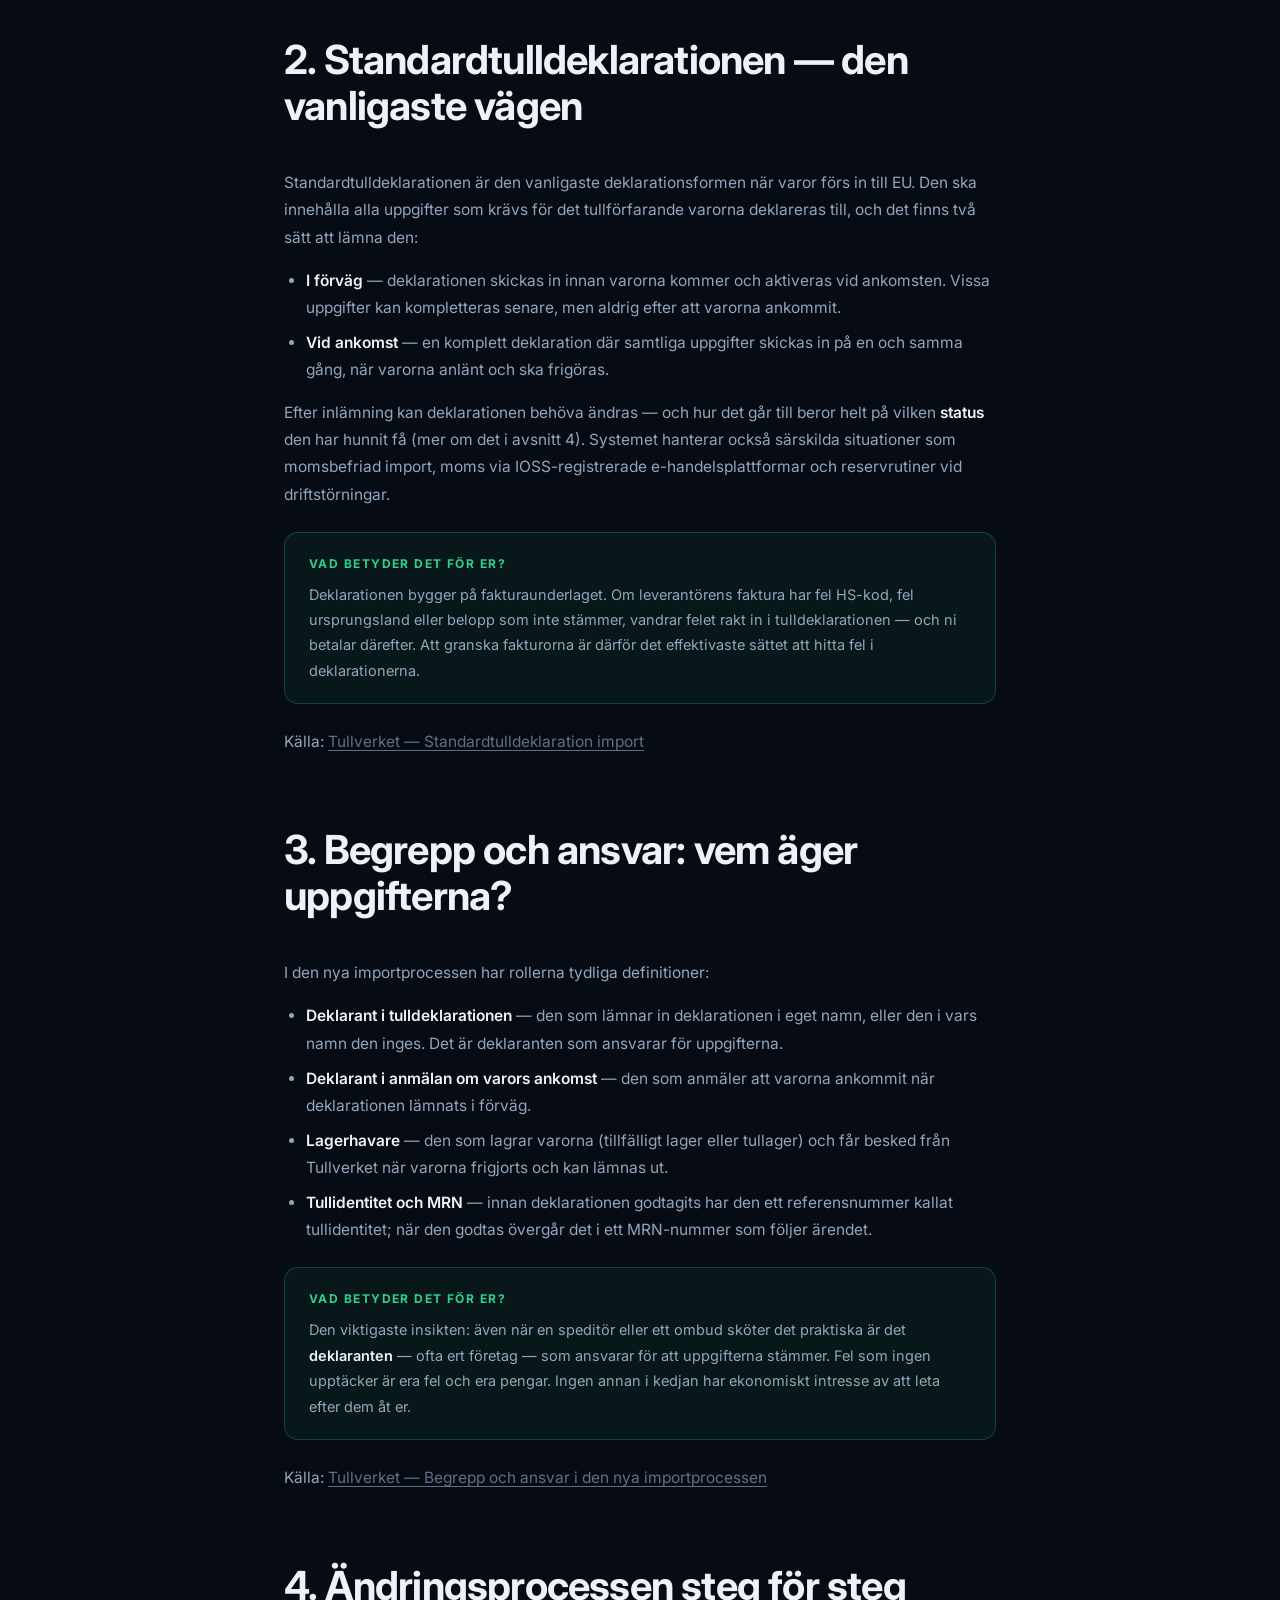
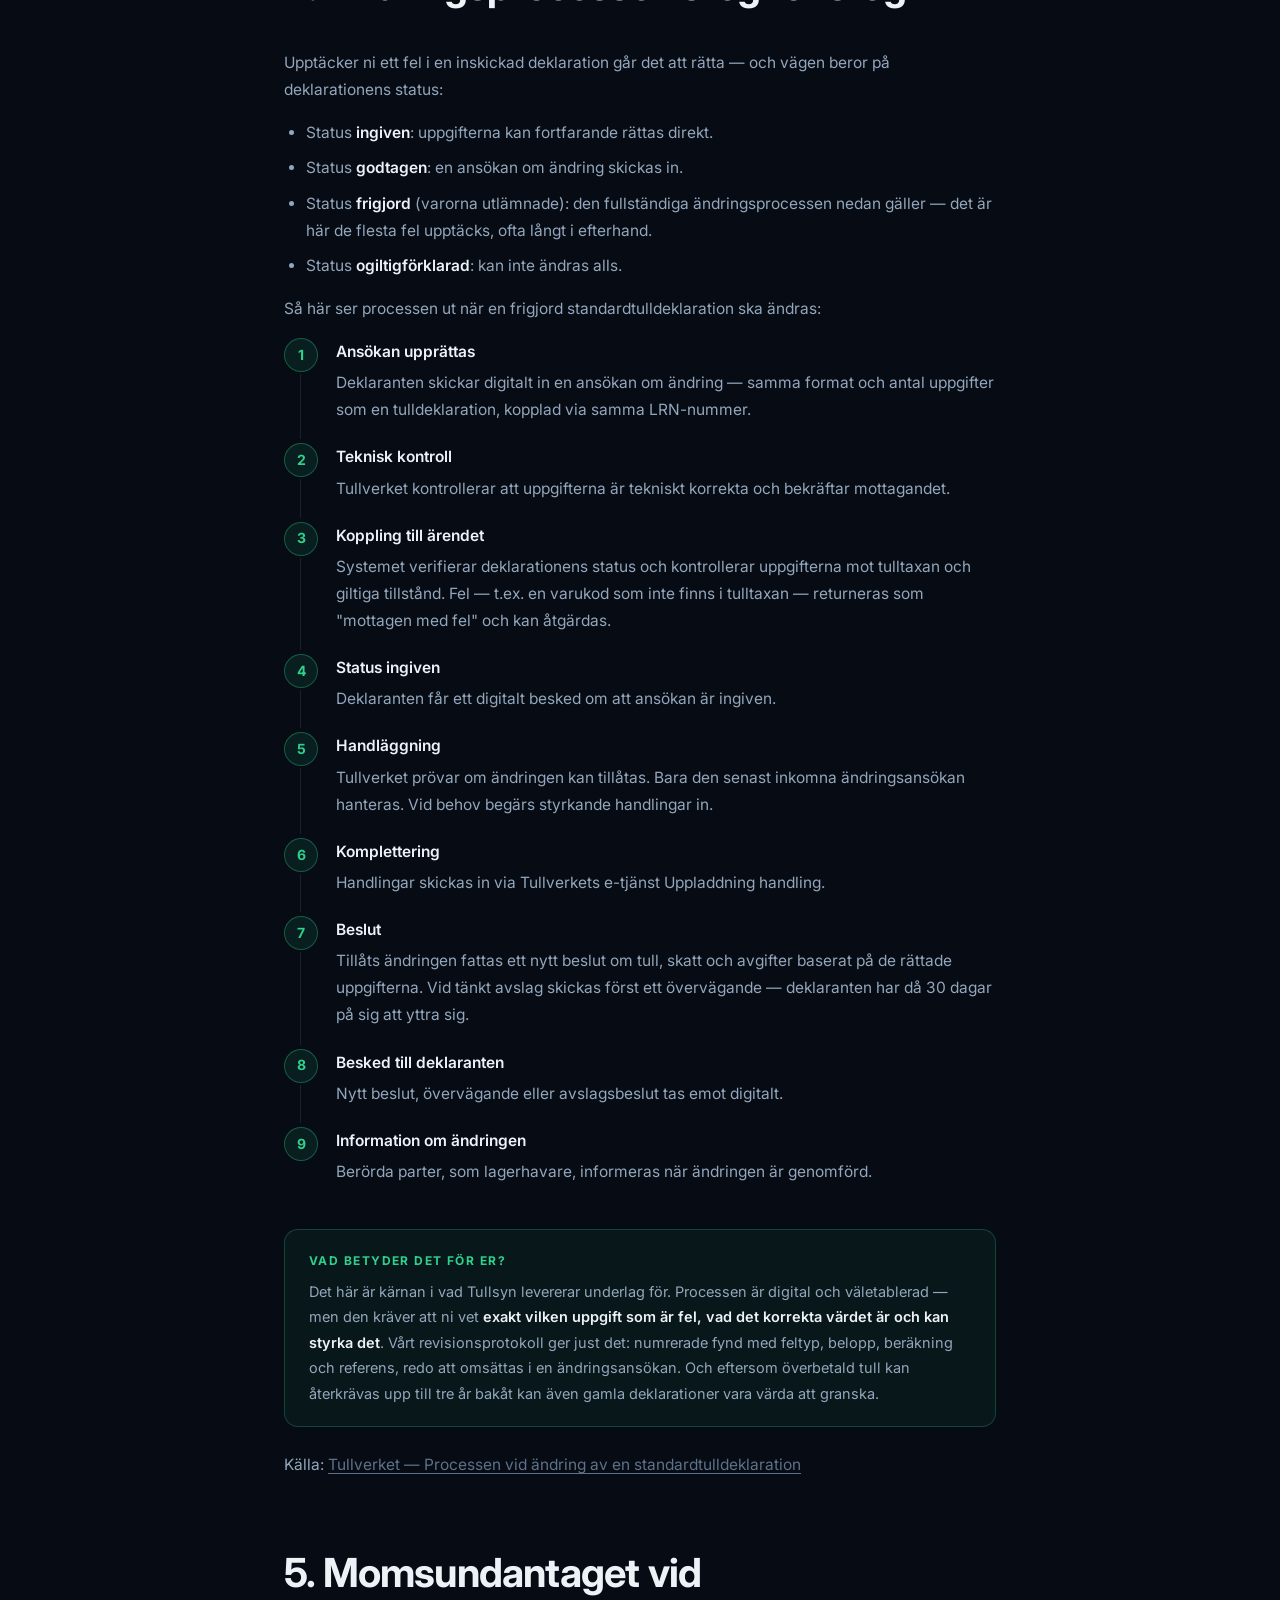
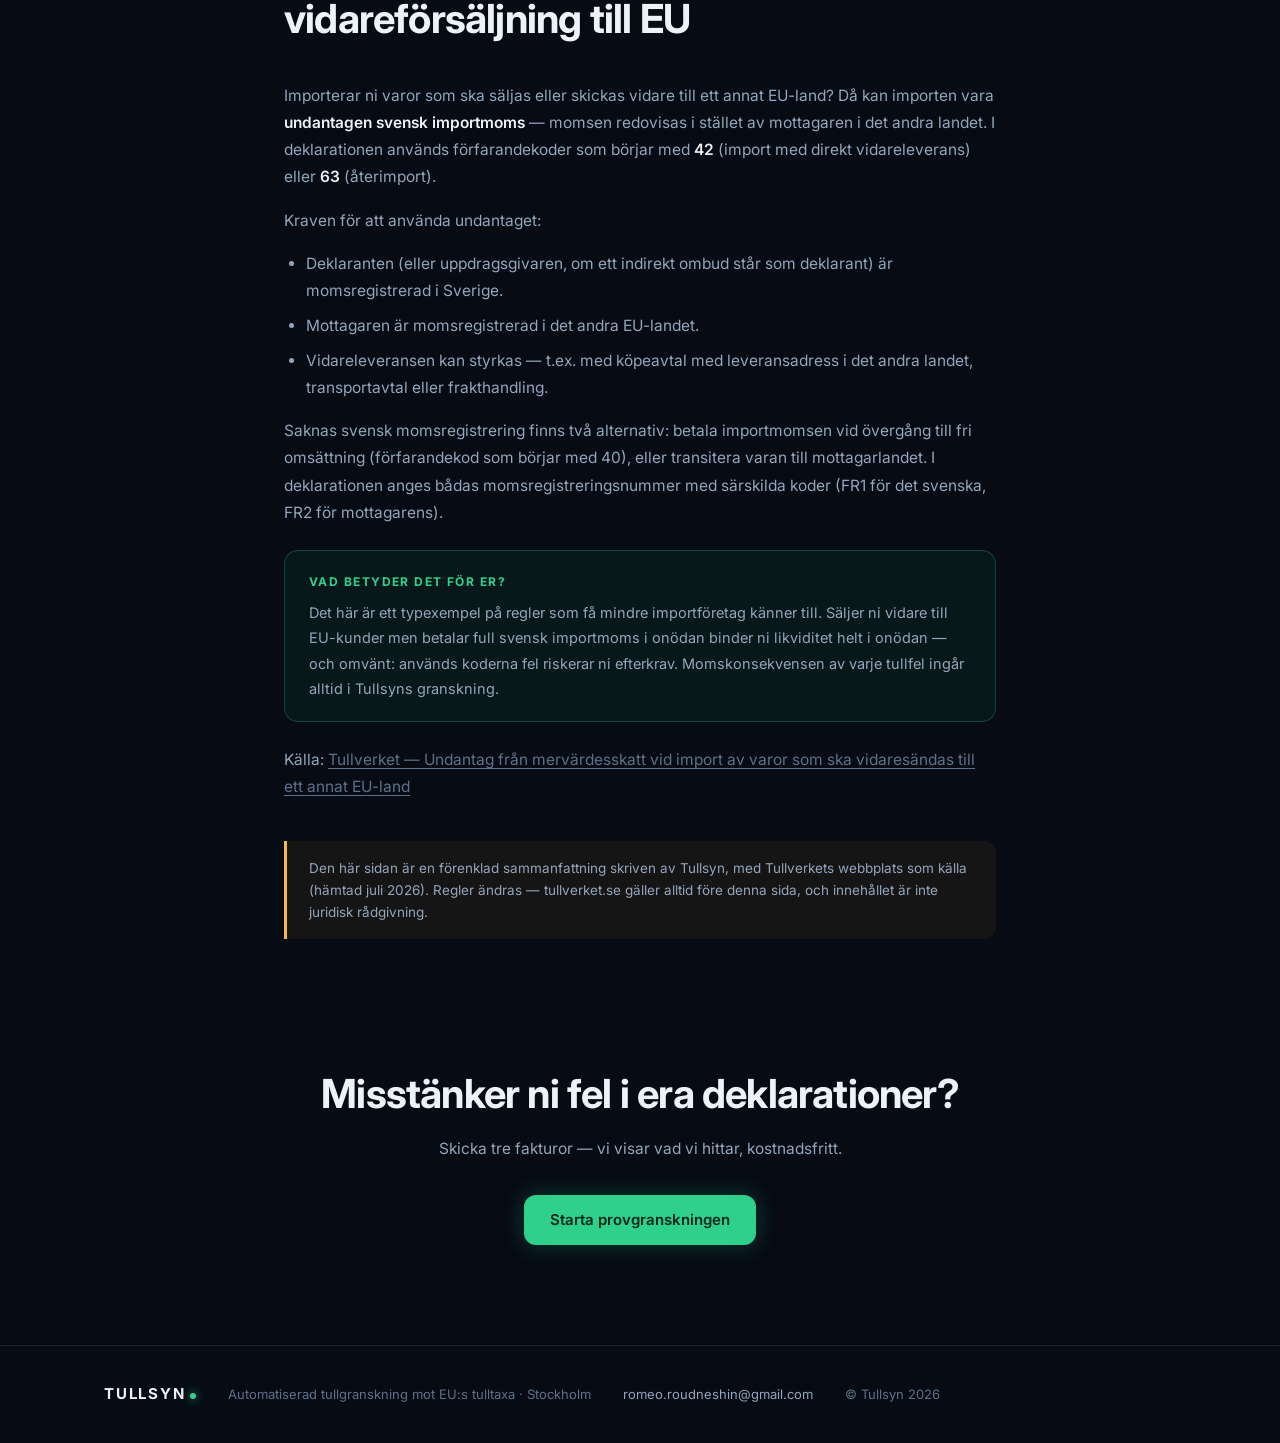
==== commit 585d5bed: "Alla belopp i svenska kronor med realistiska nivåer - Demons möjliga återbetalning: 6 240 kr (realis" ====
--- a/process.html
+++ b/process.html
@@ -114,7 +114,7 @@
   <li><strong>Standardtulldeklaration</strong> — alla uppgifter lämnas på en gång, senast när varorna ankommer. Det enklaste och vanligaste sättet.</li>
   <li><strong>Förenklad deklaration</strong> — färre uppgifter vid importtillfället; resten lämnas i en kompletterande deklaration senare.</li>
   <li><strong>Registrering i deklarantens bokföring (EIDR)</strong> — kräver tillstånd; deklarationsuppgifterna registreras i företagets egen bokföring och kompletteras i efterhand.</li>
-  <li><strong>Lågvärdedeklaration</strong> — för vissa försändelser värda 150 euro eller mindre, med färre uppgifter.</li>
+  <li><strong>Lågvärdedeklaration</strong> — för vissa försändelser värda 150 euro eller mindre (cirka 1 700 kronor; gränsen är satt i euro i regelverket), med färre uppgifter.</li>
 </ul>
 <p>Värt att känna till är också <strong>aggregeringskravet</strong>: varuposter med samma varukod, ursprungsland, förfarandekod, förmånskod och Taric-villkor ska slås samman till en post — reglerna får inte kringgås genom att dela upp sändningen. Och <strong>centraliserad klarering</strong> är på väg in: företag ska kunna deklarera i en enda medlemsstat oavsett var i EU varorna finns.</p>
 
